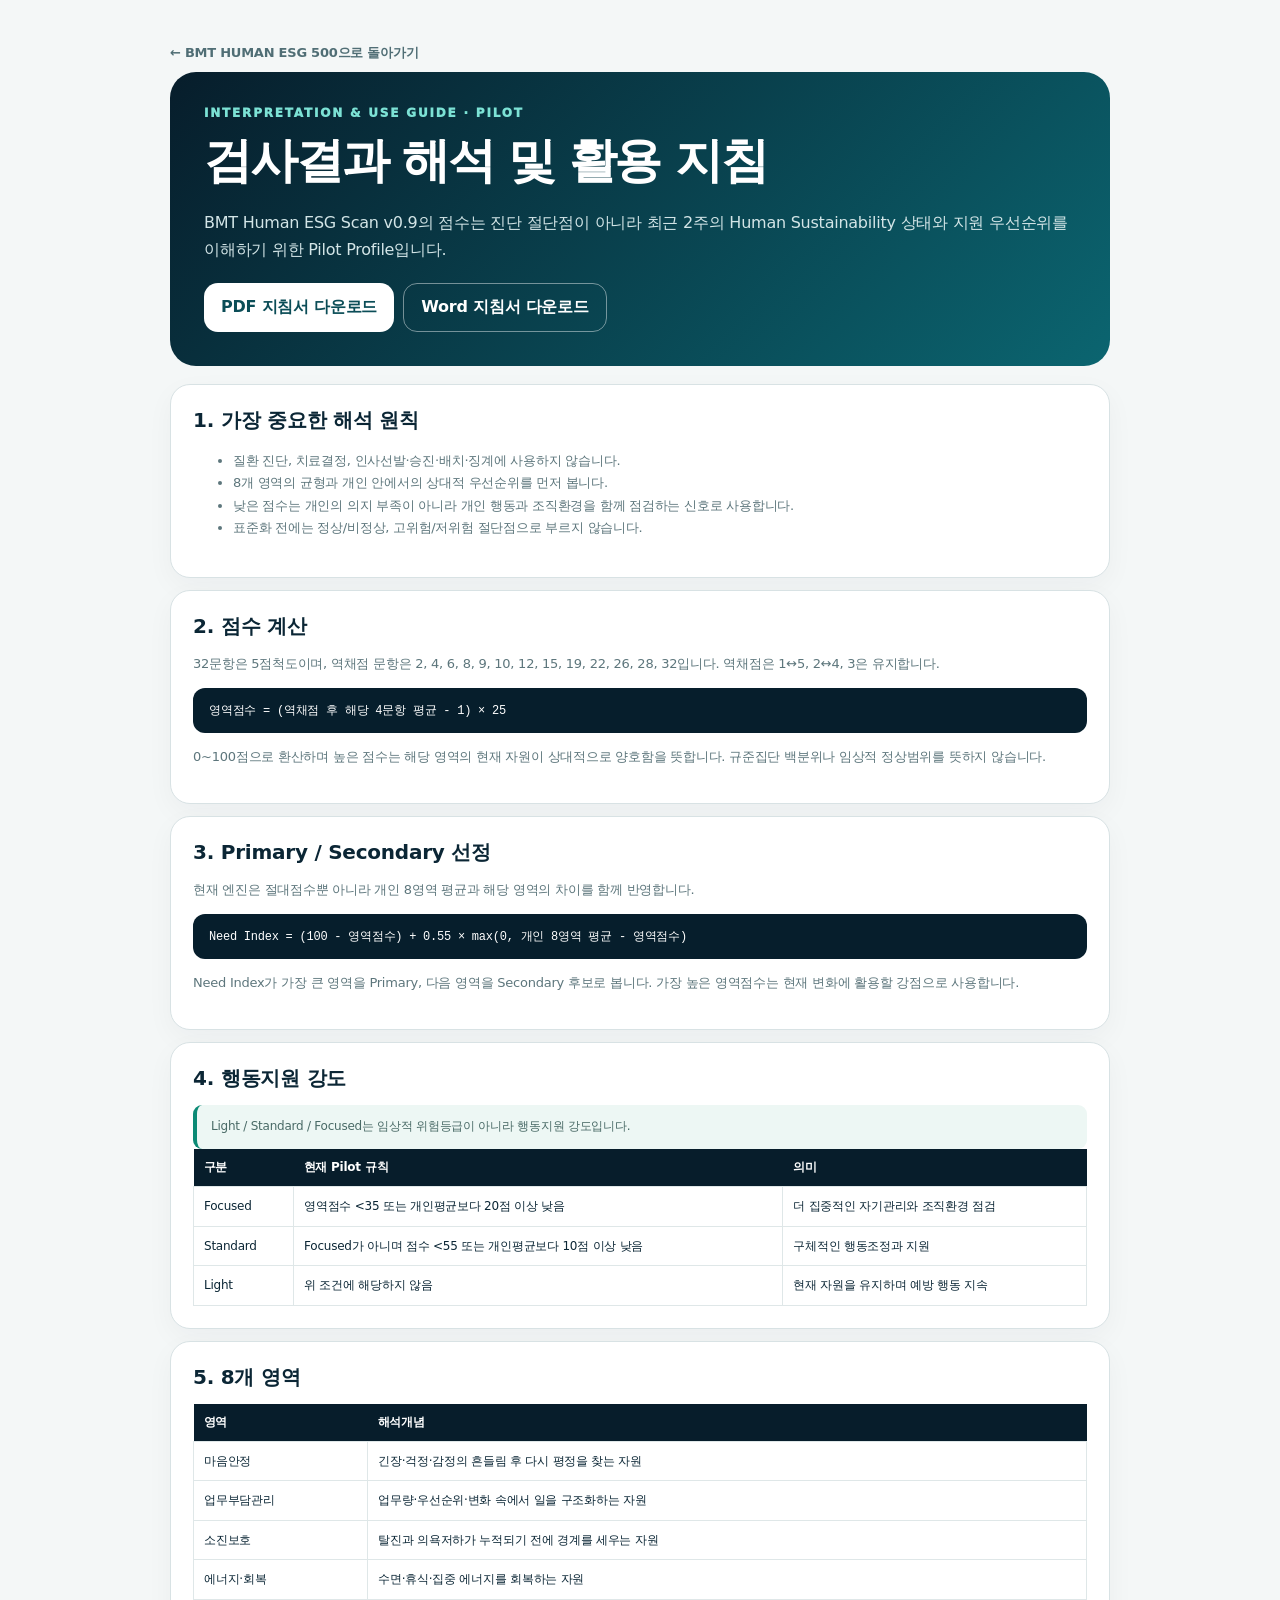
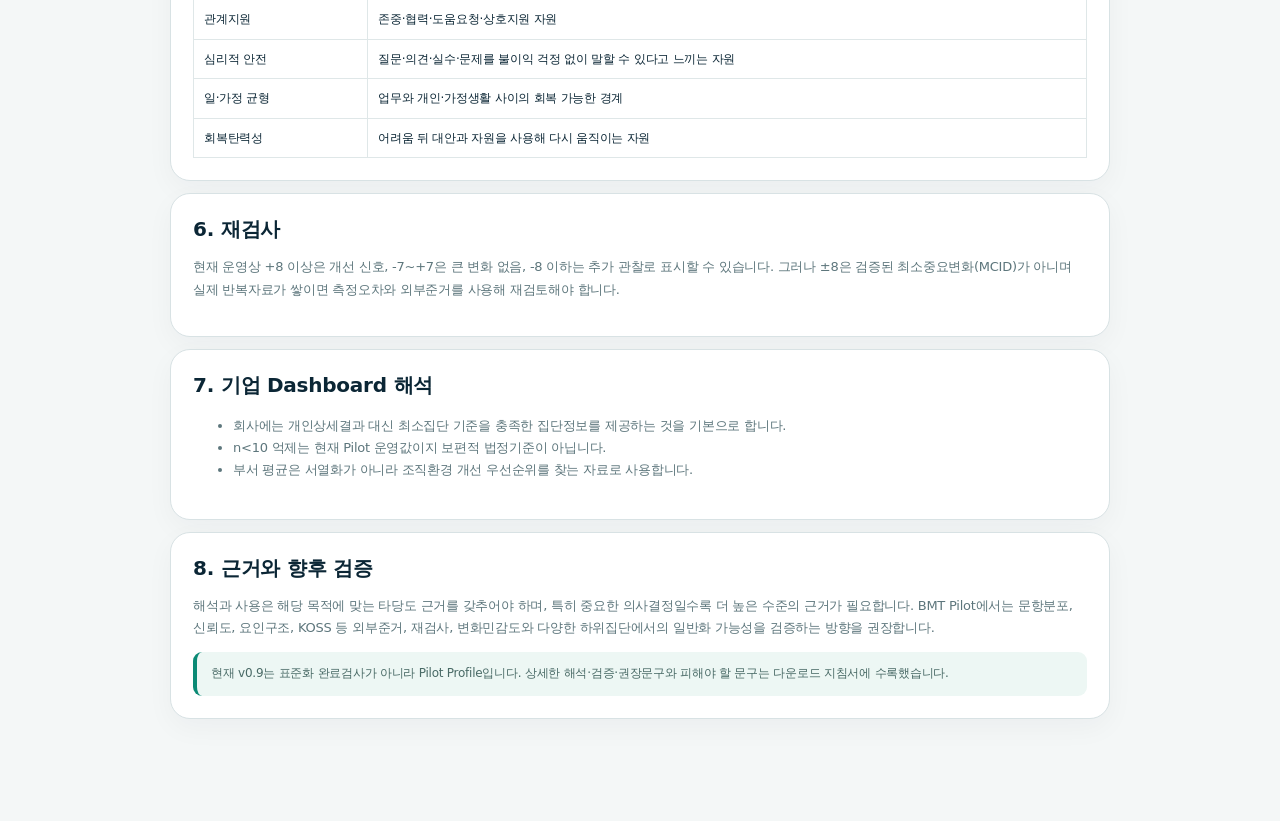
==== interpretation-guide.html @ 52ab01ad "Add downloadable interpretation guide page" ====
<!doctype html>
<html lang="ko"><head><meta charset="utf-8"><meta name="viewport" content="width=device-width,initial-scale=1,viewport-fit=cover"><meta name="theme-color" content="#071d2b"><title>BMT Human ESG | 결과 해석지침</title><link rel="stylesheet" href="style.css"><style>
.guide-shell{max-width:980px;margin:auto;padding:42px 20px 90px}.guide-hero{background:linear-gradient(135deg,#071d2b,#0b6570);color:white;border-radius:26px;padding:34px;margin-bottom:18px}.guide-hero .eyebrow{color:#7ce2d5}.guide-hero h1{font-size:clamp(30px,5vw,48px);letter-spacing:-.045em;margin:9px 0 12px}.guide-hero p{color:#d3e5e7;line-height:1.7}.guide-actions{display:flex;gap:9px;flex-wrap:wrap;margin-top:20px}.guide-card{background:white;border:1px solid #d8e2e4;border-radius:20px;padding:22px;margin:12px 0;box-shadow:0 9px 28px rgba(5,29,43,.04)}.guide-card h2{font-size:20px;margin:0 0 13px;color:#0b2635}.guide-card h3{font-size:14px;color:#0b8a75;margin:16px 0 6px}.guide-card p,.guide-card li{font-size:13px;line-height:1.7;color:#5d767c}.formula{font-family:ui-monospace,SFMono-Regular,Menlo,monospace;background:#061e2c;color:white;padding:14px 16px;border-radius:12px;font-size:12px;overflow:auto}.guide-table{width:100%;border-collapse:collapse}.guide-table th{background:#071d2b;color:white;text-align:left;font-size:12px;padding:10px}.guide-table td{border:1px solid #dfe7e8;padding:10px;font-size:12px;line-height:1.55;vertical-align:top}.guide-note{background:#edf7f4;border-left:4px solid #0b8a75;border-radius:9px;padding:12px 14px;font-size:12px;line-height:1.65;color:#496a66}.back{display:inline-flex;margin-bottom:10px;color:#506e75;font-weight:800;text-decoration:none;font-size:13px}@media(max-width:640px){.guide-shell{padding:24px 12px 90px}.guide-hero{padding:24px 20px;border-radius:21px}.guide-card{padding:17px}.guide-table{display:block;overflow-x:auto}}
</style></head><body>
<div class="guide-shell"><a class="back" href="index.html">← BMT HUMAN ESG 500으로 돌아가기</a><section class="guide-hero"><div class="eyebrow">INTERPRETATION & USE GUIDE · PILOT</div><h1>검사결과 해석 및 활용 지침</h1><p>BMT Human ESG Scan v0.9의 점수는 진단 절단점이 아니라 최근 2주의 Human Sustainability 상태와 지원 우선순위를 이해하기 위한 Pilot Profile입니다.</p><div class="guide-actions"><a class="btn primary" href="BMT_Human_ESG_Interpretation_Guide_v1.0.pdf" download>PDF 지침서 다운로드</a><a class="btn outline" href="BMT_Human_ESG_Interpretation_Guide_v1.0.docx" download>Word 지침서 다운로드</a></div></section>
<section class="guide-card"><h2>1. 가장 중요한 해석 원칙</h2><ul><li>질환 진단, 치료결정, 인사선발·승진·배치·징계에 사용하지 않습니다.</li><li>8개 영역의 균형과 개인 안에서의 상대적 우선순위를 먼저 봅니다.</li><li>낮은 점수는 개인의 의지 부족이 아니라 개인 행동과 조직환경을 함께 점검하는 신호로 사용합니다.</li><li>표준화 전에는 정상/비정상, 고위험/저위험 절단점으로 부르지 않습니다.</li></ul></section>
<section class="guide-card"><h2>2. 점수 계산</h2><p>32문항은 5점척도이며, 역채점 문항은 2, 4, 6, 8, 9, 10, 12, 15, 19, 22, 26, 28, 32입니다. 역채점은 1↔5, 2↔4, 3은 유지합니다.</p><div class="formula">영역점수 = (역채점 후 해당 4문항 평균 - 1) × 25</div><p>0~100점으로 환산하며 높은 점수는 해당 영역의 현재 자원이 상대적으로 양호함을 뜻합니다. 규준집단 백분위나 임상적 정상범위를 뜻하지 않습니다.</p></section>
<section class="guide-card"><h2>3. Primary / Secondary 선정</h2><p>현재 엔진은 절대점수뿐 아니라 개인 8영역 평균과 해당 영역의 차이를 함께 반영합니다.</p><div class="formula">Need Index = (100 - 영역점수) + 0.55 × max(0, 개인 8영역 평균 - 영역점수)</div><p>Need Index가 가장 큰 영역을 Primary, 다음 영역을 Secondary 후보로 봅니다. 가장 높은 영역점수는 현재 변화에 활용할 강점으로 사용합니다.</p></section>
<section class="guide-card"><h2>4. 행동지원 강도</h2><div class="guide-note">Light / Standard / Focused는 임상적 위험등급이 아니라 행동지원 강도입니다.</div><table class="guide-table"><thead><tr><th>구분</th><th>현재 Pilot 규칙</th><th>의미</th></tr></thead><tbody><tr><td>Focused</td><td>영역점수 &lt;35 또는 개인평균보다 20점 이상 낮음</td><td>더 집중적인 자기관리와 조직환경 점검</td></tr><tr><td>Standard</td><td>Focused가 아니며 점수 &lt;55 또는 개인평균보다 10점 이상 낮음</td><td>구체적인 행동조정과 지원</td></tr><tr><td>Light</td><td>위 조건에 해당하지 않음</td><td>현재 자원을 유지하며 예방 행동 지속</td></tr></tbody></table></section>
<section class="guide-card"><h2>5. 8개 영역</h2><table class="guide-table"><thead><tr><th>영역</th><th>해석개념</th></tr></thead><tbody><tr><td>마음안정</td><td>긴장·걱정·감정의 흔들림 후 다시 평정을 찾는 자원</td></tr><tr><td>업무부담관리</td><td>업무량·우선순위·변화 속에서 일을 구조화하는 자원</td></tr><tr><td>소진보호</td><td>탈진과 의욕저하가 누적되기 전에 경계를 세우는 자원</td></tr><tr><td>에너지·회복</td><td>수면·휴식·집중 에너지를 회복하는 자원</td></tr><tr><td>관계지원</td><td>존중·협력·도움요청·상호지원 자원</td></tr><tr><td>심리적 안전</td><td>질문·의견·실수·문제를 불이익 걱정 없이 말할 수 있다고 느끼는 자원</td></tr><tr><td>일·가정 균형</td><td>업무와 개인·가정생활 사이의 회복 가능한 경계</td></tr><tr><td>회복탄력성</td><td>어려움 뒤 대안과 자원을 사용해 다시 움직이는 자원</td></tr></tbody></table></section>
<section class="guide-card"><h2>6. 재검사</h2><p>현재 운영상 +8 이상은 개선 신호, -7~+7은 큰 변화 없음, -8 이하는 추가 관찰로 표시할 수 있습니다. 그러나 ±8은 검증된 최소중요변화(MCID)가 아니며 실제 반복자료가 쌓이면 측정오차와 외부준거를 사용해 재검토해야 합니다.</p></section>
<section class="guide-card"><h2>7. 기업 Dashboard 해석</h2><ul><li>회사에는 개인상세결과 대신 최소집단 기준을 충족한 집단정보를 제공하는 것을 기본으로 합니다.</li><li>n&lt;10 억제는 현재 Pilot 운영값이지 보편적 법정기준이 아닙니다.</li><li>부서 평균은 서열화가 아니라 조직환경 개선 우선순위를 찾는 자료로 사용합니다.</li></ul></section>
<section class="guide-card"><h2>8. 근거와 향후 검증</h2><p>해석과 사용은 해당 목적에 맞는 타당도 근거를 갖추어야 하며, 특히 중요한 의사결정일수록 더 높은 수준의 근거가 필요합니다. BMT Pilot에서는 문항분포, 신뢰도, 요인구조, KOSS 등 외부준거, 재검사, 변화민감도와 다양한 하위집단에서의 일반화 가능성을 검증하는 방향을 권장합니다.</p><div class="guide-note">현재 v0.9는 표준화 완료검사가 아니라 Pilot Profile입니다. 상세한 해석·검증·권장문구와 피해야 할 문구는 다운로드 지침서에 수록했습니다.</div></section>
</div></body></html>
---- style.css ----
:root{
  --ink:#0b2635;--ink2:#153947;--steel:#84969e;--line:#d8e2e4;--paper:#f4f7f7;
  --white:#fff;--cyan:#00a7c5;--teal:#0b8a75;--mint:#39cbb0;--navy:#061b29;
  --blue:#0b5f82;--warm:#e9a34a;--danger:#b85a5a;--good:#13775e;
  --radius:22px;--shadow:0 16px 50px rgba(5,29,43,.09);
}
*{box-sizing:border-box}
html{scroll-behavior:smooth;-webkit-text-size-adjust:100%}
body{margin:0;background:var(--paper);color:var(--ink);font-family:Inter,Pretendard,"Apple SD Gothic Neo","Noto Sans KR",system-ui,-apple-system,sans-serif;letter-spacing:-.015em}
button,input,select{font:inherit}
button{touch-action:manipulation}
a{color:inherit}
.shell{max-width:1180px;margin:auto;padding:0 22px}
.topbar{position:sticky;top:0;z-index:40;background:rgba(244,247,247,.88);backdrop-filter:blur(14px);border-bottom:1px solid rgba(216,226,228,.75)}
.topbar .shell{height:72px;display:flex;align-items:center;justify-content:space-between;gap:16px}
.brand{display:flex;align-items:center;gap:12px;min-width:0}
.brandmark{width:44px;height:44px;border-radius:13px;display:grid;place-items:center;background:linear-gradient(145deg,#0c6689,#08a38c);color:white;font-weight:950;letter-spacing:-.08em;box-shadow:0 8px 24px rgba(0,119,145,.22)}
.brandcopy{min-width:0}.brandcopy b{display:block;font-size:15px;white-space:nowrap}.brandcopy span{display:block;font-size:11px;color:#6f8389;margin-top:2px;white-space:nowrap}
.nav{display:flex;gap:6px}.nav button{border:0;background:transparent;color:#516970;padding:9px 11px;border-radius:10px;font-size:13px;font-weight:800;cursor:pointer}.nav button:hover,.nav button.active{background:white;color:var(--ink);box-shadow:0 4px 16px rgba(10,42,55,.06)}
.pilot{font-size:11px;font-weight:900;letter-spacing:.06em;text-transform:uppercase;color:#2d7467;background:#e4f3ef;padding:7px 9px;border-radius:99px}
main{min-height:calc(100vh - 72px)}
.view{display:none}.view.active{display:block}
.hero{position:relative;overflow:hidden;background:radial-gradient(circle at 76% 12%,rgba(29,220,188,.18),transparent 25%),radial-gradient(circle at 93% 70%,rgba(0,167,197,.18),transparent 25%),linear-gradient(135deg,#061b29 0%,#0a3547 56%,#0b6e6a 115%);color:white;border-radius:0 0 38px 38px;padding:72px 0 66px}
.hero:before{content:"";position:absolute;inset:0;background-image:linear-gradient(rgba(255,255,255,.055) 1px,transparent 1px),linear-gradient(90deg,rgba(255,255,255,.055) 1px,transparent 1px);background-size:48px 48px;mask-image:linear-gradient(to bottom,rgba(0,0,0,.75),transparent)}
.hero:after{content:"";position:absolute;width:420px;height:420px;border:1px solid rgba(255,255,255,.11);border-radius:50%;right:-120px;top:-145px;box-shadow:0 0 0 54px rgba(255,255,255,.025),0 0 0 108px rgba(255,255,255,.018)}
.hero-grid{position:relative;z-index:1;display:grid;grid-template-columns:minmax(0,1.1fr) minmax(330px,.9fr);gap:50px;align-items:center}
.eyebrow{font-size:12px;font-weight:950;letter-spacing:.15em;text-transform:uppercase;color:#85e9dd}
.hero h1{font-size:clamp(38px,5.8vw,70px);line-height:.98;margin:13px 0 20px;letter-spacing:-.055em;max-width:780px}
.hero h1 em{font-style:normal;color:#7ce2d5}
.hero .lead{max-width:710px;font-size:17px;line-height:1.75;color:#d6e7eb}
.hero-actions{display:flex;gap:10px;flex-wrap:wrap;margin-top:28px}
.btn{border:0;border-radius:14px;padding:13px 17px;min-height:48px;font-weight:900;cursor:pointer;transition:.18s ease;display:inline-flex;align-items:center;justify-content:center;gap:8px;text-decoration:none}
.btn:hover{transform:translateY(-1px)}
.btn.primary{background:white;color:#0b4d57}.btn.teal{background:linear-gradient(135deg,#0ba186,#008caf);color:white}.btn.dark{background:var(--navy);color:white}.btn.ghost{background:#e7eeee;color:#2e4d52}.btn.outline{background:transparent;color:white;border:1px solid rgba(255,255,255,.44)}
.machine{position:relative;min-height:390px;display:grid;place-items:center}
.machine-card{width:min(100%,420px);aspect-ratio:1/1;border-radius:50%;border:1px solid rgba(166,229,231,.3);position:relative;background:radial-gradient(circle at 45% 45%,rgba(255,255,255,.11),rgba(255,255,255,.02) 45%,transparent 64%)}
.machine-card:before,.machine-card:after{content:"";position:absolute;border-radius:50%;inset:13%;border:1px dashed rgba(124,226,213,.28)}.machine-card:after{inset:28%;border-style:solid}
.pipe{position:absolute;background:linear-gradient(90deg,#91a8b0,#e8f0f1 40%,#657b83);border:1px solid rgba(255,255,255,.35);box-shadow:0 5px 22px rgba(0,0,0,.15)}
.pipe.h{height:27px;width:62%;left:20%;top:46%;border-radius:99px}.pipe.v{width:27px;height:62%;left:46%;top:19%;border-radius:99px;background:linear-gradient(180deg,#91a8b0,#eef3f4 40%,#657b83)}
.valve{position:absolute;left:50%;top:50%;width:128px;height:128px;transform:translate(-50%,-50%);border:12px solid #c9d6da;border-radius:50%;box-shadow:inset 0 0 0 5px #71858c,0 16px 30px rgba(0,0,0,.2)}
.valve:before,.valve:after{content:"";position:absolute;left:50%;top:50%;width:126px;height:10px;background:#b7c7cc;transform:translate(-50%,-50%);border-radius:99px}.valve:after{transform:translate(-50%,-50%) rotate(90deg)}
.human-core{position:absolute;left:50%;top:50%;width:46px;height:46px;transform:translate(-50%,-50%);border-radius:50%;background:linear-gradient(135deg,#73ebd8,#00a7c5);box-shadow:0 0 0 11px rgba(48,211,184,.12),0 0 40px rgba(48,211,184,.4)}
.metric-float{position:absolute;background:rgba(5,28,39,.72);border:1px solid rgba(137,225,219,.24);backdrop-filter:blur(10px);border-radius:14px;padding:11px 13px;font-size:12px;color:#dceff0;box-shadow:0 10px 30px rgba(0,0,0,.18)}
.metric-float b{display:block;color:white;font-size:18px;margin-top:2px}.mf1{left:0;top:18%}.mf2{right:0;top:52%}.mf3{left:8%;bottom:3%}
.trustbar{display:grid;grid-template-columns:repeat(4,1fr);gap:12px;margin-top:-28px;position:relative;z-index:4}
.trust{background:white;border:1px solid var(--line);border-radius:18px;padding:18px;box-shadow:var(--shadow)}.trust b{font-size:21px;color:var(--ink)}.trust span{display:block;font-size:12px;color:#73858a;margin-top:5px;line-height:1.5}
.section{padding:72px 0}.section.compact{padding:46px 0}.section-head{display:flex;justify-content:space-between;gap:20px;align-items:flex-end;margin-bottom:26px}.section-head h2{font-size:clamp(28px,4vw,44px);letter-spacing:-.045em;margin:0}.section-head p{max-width:560px;color:#637b81;line-height:1.7;margin:0}
.cards4{display:grid;grid-template-columns:repeat(4,1fr);gap:14px}.feature{background:white;border:1px solid var(--line);border-radius:20px;padding:22px;box-shadow:0 10px 30px rgba(12,45,57,.045)}.ico{width:42px;height:42px;border-radius:13px;display:grid;place-items:center;background:linear-gradient(135deg,#e4f6f2,#edf7fa);color:#0a8276;font-weight:950}.feature h3{font-size:17px;margin:16px 0 7px}.feature p{font-size:13px;line-height:1.65;color:#6a7f84;margin:0}
.flow{display:grid;grid-template-columns:repeat(6,1fr);gap:8px}.step{position:relative;background:white;border:1px solid var(--line);border-radius:16px;padding:18px 14px;min-height:132px}.step span{display:block;font-size:11px;color:#00a0a7;font-weight:950;letter-spacing:.08em}.step b{display:block;margin-top:8px;font-size:15px}.step p{font-size:12px;line-height:1.5;color:#71858a}.step:not(:last-child):after{content:"→";position:absolute;right:-9px;top:50%;z-index:2;color:#83a1a8;font-weight:900}
.privacy{background:#061e2c;color:white;border-radius:26px;padding:31px;display:grid;grid-template-columns:1fr auto;gap:26px;align-items:center}.privacy h3{font-size:24px;margin:0 0 8px}.privacy p{margin:0;color:#c8dce0;line-height:1.65}.privacy-badge{border:1px solid rgba(120,226,209,.35);border-radius:18px;padding:16px;text-align:center;color:#8de5d8;min-width:180px}.privacy-badge b{display:block;font-size:24px;color:white}
.footer{padding:34px 0 90px;border-top:1px solid var(--line);color:#72868b;font-size:12px}.footergrid{display:flex;justify-content:space-between;gap:18px;flex-wrap:wrap}.footer b{color:#34525a}
.mobile-nav{display:none}
.assess-wrap{max-width:820px;margin:auto;padding:40px 20px 90px}
.assess-top{display:flex;justify-content:space-between;align-items:center;gap:12px;margin-bottom:18px}.assess-top h2{font-size:25px;margin:0}.assess-top span{font-size:12px;color:#6d8085}
.progress-shell{height:9px;background:#dfe8e8;border-radius:99px;overflow:hidden}.progress-bar{height:100%;background:linear-gradient(90deg,#0a7f73,#00a8c0);transition:.25s}
.question-card{margin-top:18px;background:white;border:1px solid var(--line);border-radius:24px;padding:28px;box-shadow:var(--shadow)}
.qmeta{display:flex;justify-content:space-between;align-items:center}.domain-chip{font-size:11px;font-weight:900;padding:7px 9px;border-radius:99px;background:#e8f4f1;color:#377268}.qcount{font-size:12px;color:#819096}
.qtext{font-size:23px;line-height:1.45;font-weight:900;margin:20px 0 21px;letter-spacing:-.025em}
.options{display:grid;gap:8px}.option{display:flex;align-items:center;gap:12px;border:1px solid #dfe7e8;border-radius:14px;padding:14px;min-height:54px;cursor:pointer;transition:.16s}.option:hover,.option.selected{border-color:#78bcb0;background:#f0f8f6}.radio{width:22px;height:22px;border:2px solid #a9b9bd;border-radius:50%;display:grid;place-items:center;flex:none}.selected .radio{border-color:#0a8d77}.selected .radio:after{content:"";width:11px;height:11px;border-radius:50%;background:#0a8d77}
.option b{font-size:13px;color:#48626a;min-width:20px}.option span{font-size:14px}
.qactions{display:flex;justify-content:space-between;gap:10px;margin-top:20px}.qactions .btn{min-width:120px}
.needs-grid{display:grid;grid-template-columns:1fr 1fr;gap:12px}.field label{display:block;font-size:12px;font-weight:900;color:#527078;margin-bottom:6px}.field select{width:100%;padding:13px;border:1px solid var(--line);border-radius:12px;background:white}.checkrow{display:flex;gap:10px;align-items:flex-start;padding:10px 0}.checkrow input{width:20px;height:20px;accent-color:#0b8a75;margin-top:1px}
.result-wrap{max-width:980px;margin:auto;padding:42px 20px 100px}.result-hero{background:linear-gradient(135deg,#061e2c,#0b6470);color:white;border-radius:28px;padding:30px;display:grid;grid-template-columns:1.25fr .75fr;gap:20px;box-shadow:var(--shadow)}
.result-label{font-size:11px;letter-spacing:.12em;font-weight:950;color:#7fe7d8}.result-hero h2{font-size:34px;margin:8px 0 10px}.result-hero p{color:#d1e3e6;line-height:1.7}.chips{display:flex;flex-wrap:wrap;gap:7px}.chip{background:rgba(255,255,255,.1);border:1px solid rgba(255,255,255,.15);border-radius:99px;padding:7px 9px;font-size:11px;font-weight:850}.strength-panel{background:rgba(255,255,255,.08);border:1px solid rgba(255,255,255,.12);border-radius:20px;padding:20px}.strength-panel b{font-size:18px}.strength-panel p{font-size:13px}
.result-grid{display:grid;grid-template-columns:1fr 1fr;gap:14px;margin-top:14px}.panel{background:white;border:1px solid var(--line);border-radius:20px;padding:21px;box-shadow:0 8px 28px rgba(11,38,56,.04)}.panel h3{margin:0 0 16px;font-size:17px}.score-row{display:grid;grid-template-columns:110px 1fr 40px;gap:10px;align-items:center;margin:11px 0}.score-row b{font-size:12px}.score-track{height:9px;background:#edf2f2;border-radius:99px;overflow:hidden}.score-track i{display:block;height:100%;background:linear-gradient(90deg,#0b6585,#0b927d);border-radius:99px}.score-num{text-align:right;font-size:12px;font-weight:900}.radar{width:100%;max-width:360px;display:block;margin:auto}
.plan{display:grid;gap:9px}.day{border:1px solid var(--line);border-radius:14px;padding:14px;display:grid;grid-template-columns:44px 1fr;gap:12px}.daynum{width:40px;height:40px;border-radius:12px;background:#e6f4f1;display:grid;place-items:center;color:#0a7567;font-weight:950}.day h4{margin:0 0 4px}.day p{margin:0;font-size:13px;line-height:1.55;color:#5f777d}.meta{font-size:11px;color:#87979b;margin-top:5px}.week{border-left:4px solid #0d6588;background:#f7fafb;border-radius:10px;padding:13px;margin:8px 0}.week b{display:block;margin-bottom:4px}.week span{display:block;font-size:11px;color:#7e8d91;margin-top:5px}.micro-grid{display:grid;grid-template-columns:repeat(3,1fr);gap:10px}.micro{background:#f9fbfb;border:1px solid var(--line);border-radius:14px;padding:13px}.micro b{font-size:13px}.micro p{font-size:12px;line-height:1.55;color:#6e8287}
.disclaimer{font-size:11px;color:#74868a;line-height:1.6;margin-top:12px}
.empty{padding:70px 20px;text-align:center}.empty h2{font-size:30px}.empty p{color:#6b8086}
@media(max-width:920px){.hero-grid{grid-template-columns:1fr;gap:22px}.machine{min-height:320px}.machine-card{width:320px}.trustbar{grid-template-columns:1fr 1fr}.cards4{grid-template-columns:1fr 1fr}.flow{grid-template-columns:repeat(3,1fr)}.step:nth-child(3):after{display:none}.result-hero,.result-grid{grid-template-columns:1fr}.privacy{grid-template-columns:1fr}.privacy-badge{width:max-content}}
@media(max-width:640px){.shell{padding:0 14px}.topbar .shell{height:62px}.brandmark{width:38px;height:38px}.brandcopy span{display:none}.pilot{display:none}.nav{display:none}.hero{padding:48px 0 48px;border-radius:0 0 28px 28px}.hero h1{font-size:41px}.hero .lead{font-size:15px}.machine{min-height:265px}.machine-card{width:260px}.metric-float{font-size:10px;padding:8px 9px}.metric-float b{font-size:15px}.mf1{left:-4px}.mf2{right:-3px}.mf3{left:2px}.trustbar{grid-template-columns:1fr 1fr;margin-top:-22px}.trust{padding:15px}.trust b{font-size:18px}.section{padding:52px 0}.section-head{display:block}.section-head p{margin-top:10px}.cards4{grid-template-columns:1fr}.flow{grid-template-columns:1fr 1fr}.step:after{display:none}.privacy{padding:22px}.qtext{font-size:20px}.question-card{padding:19px;border-radius:20px}.assess-wrap{padding:25px 12px 95px}.qactions .btn{min-width:0;flex:1}.needs-grid{grid-template-columns:1fr}.result-wrap{padding:25px 12px 95px}.result-hero{padding:22px;border-radius:22px}.result-hero h2{font-size:28px}.panel{padding:17px}.score-row{grid-template-columns:88px 1fr 34px}.micro-grid{grid-template-columns:1fr}.mobile-nav{display:grid;grid-template-columns:repeat(4,1fr);position:fixed;left:10px;right:10px;bottom:max(10px,env(safe-area-inset-bottom));z-index:50;background:rgba(6,29,43,.95);border:1px solid rgba(255,255,255,.08);border-radius:18px;padding:6px;box-shadow:0 14px 38px rgba(0,0,0,.3);backdrop-filter:blur(13px)}.mobile-nav button{border:0;background:transparent;color:#b9cbd0;border-radius:12px;padding:10px 3px;min-height:46px;font-size:10px;font-weight:850}.mobile-nav button.active{background:#0b7b72;color:white}}
@media(max-width:390px){.hero h1{font-size:36px}.trustbar{grid-template-columns:1fr}.flow{grid-template-columns:1fr}.machine{min-height:245px}.machine-card{width:235px}.qtext{font-size:18px}.option{padding:12px}.topbar .shell{padding:0 10px}}
@media(prefers-reduced-motion:reduce){*{scroll-behavior:auto!important;transition:none!important}}
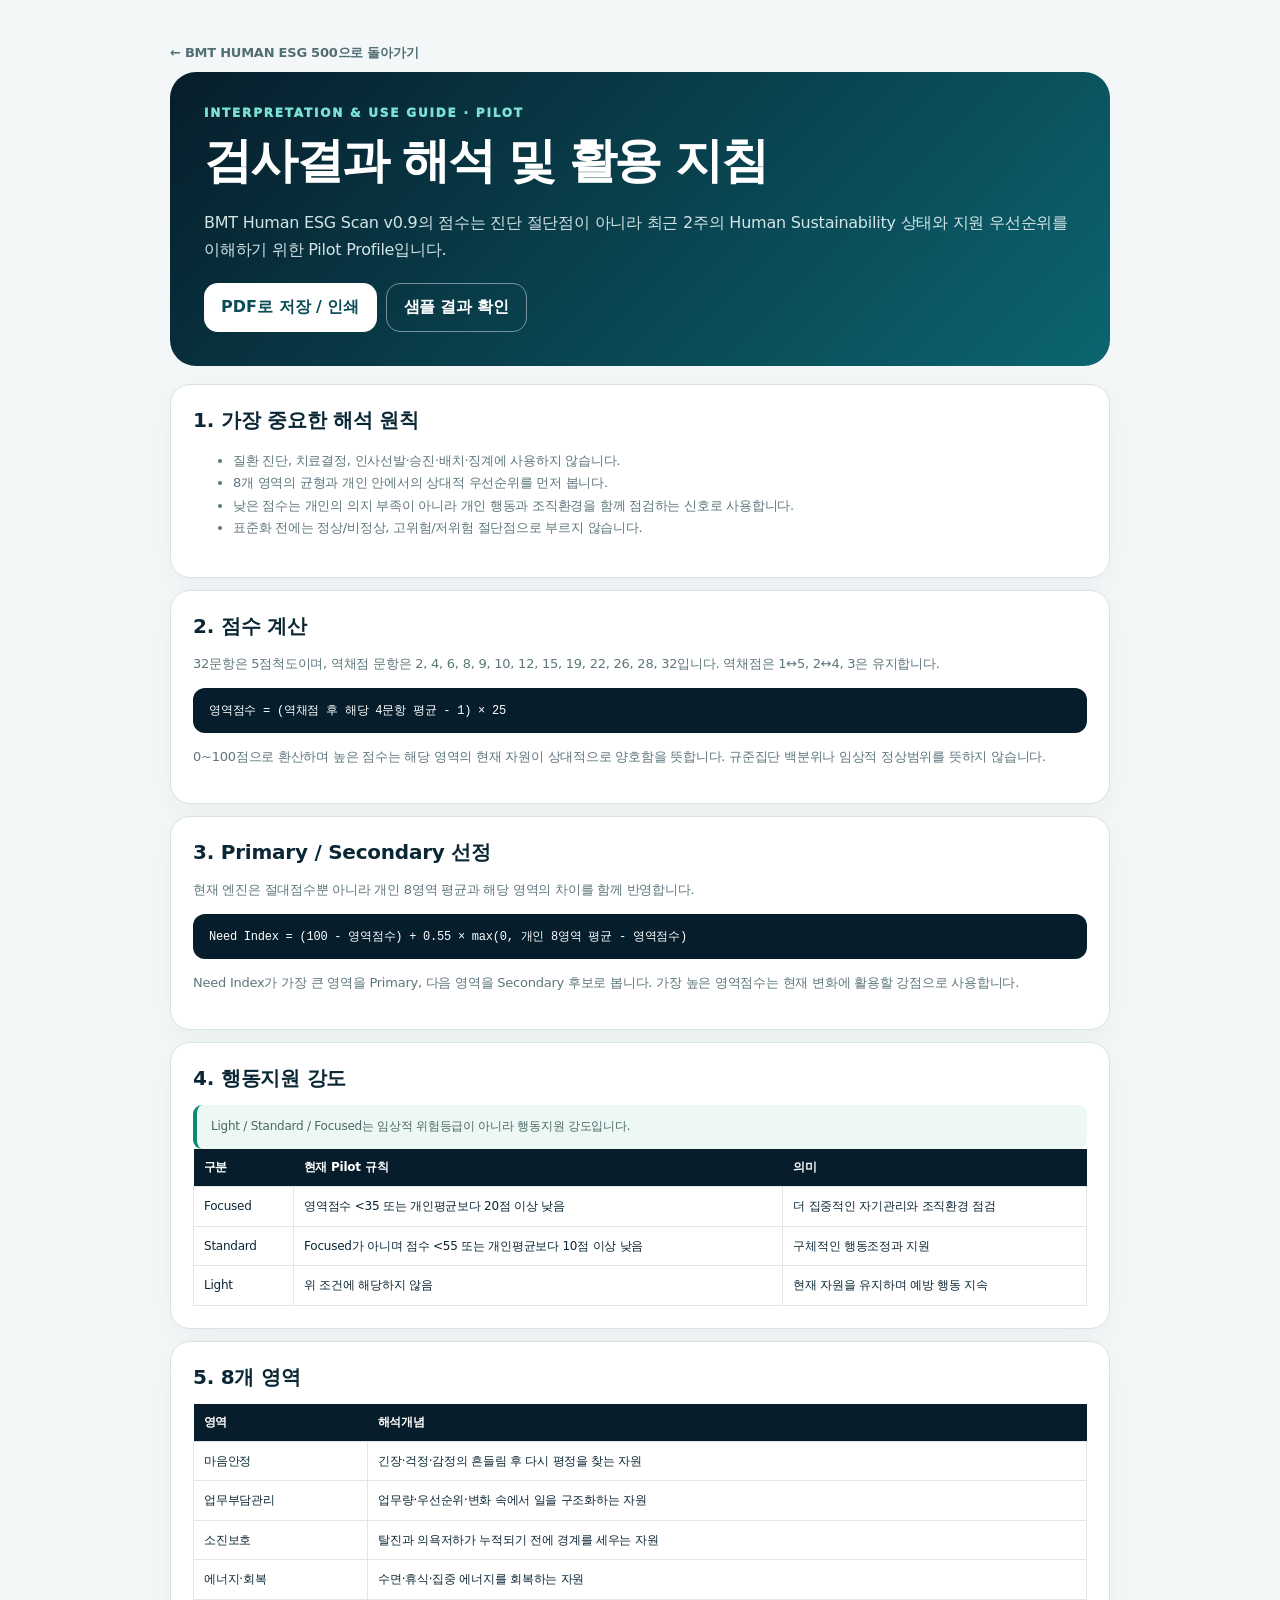
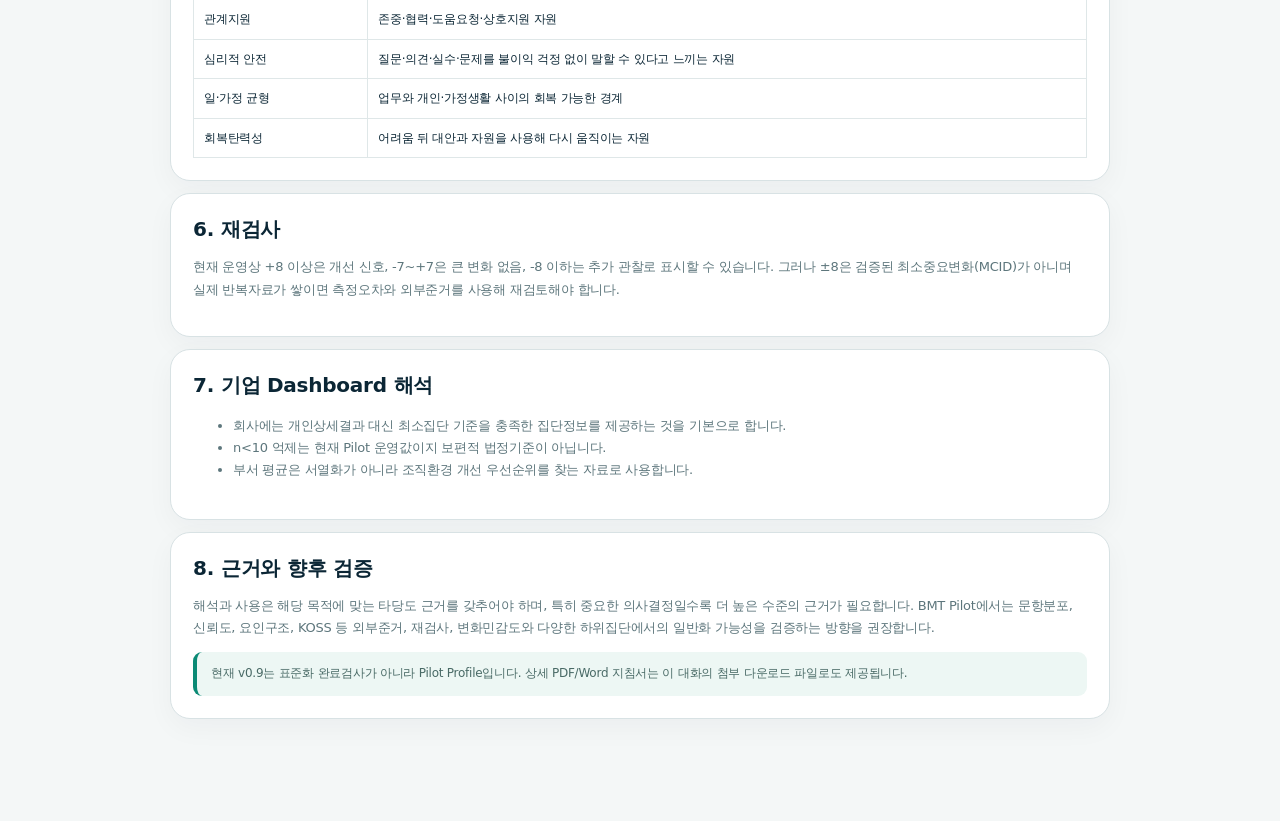
==== commit 4eab3556: "Make interpretation guide printable to PDF on desktop and mobile" ====
--- a/interpretation-guide.html
+++ b/interpretation-guide.html
@@ -1,8 +1,8 @@
 <!doctype html>
 <html lang="ko"><head><meta charset="utf-8"><meta name="viewport" content="width=device-width,initial-scale=1,viewport-fit=cover"><meta name="theme-color" content="#071d2b"><title>BMT Human ESG | 결과 해석지침</title><link rel="stylesheet" href="style.css"><style>
-.guide-shell{max-width:980px;margin:auto;padding:42px 20px 90px}.guide-hero{background:linear-gradient(135deg,#071d2b,#0b6570);color:white;border-radius:26px;padding:34px;margin-bottom:18px}.guide-hero .eyebrow{color:#7ce2d5}.guide-hero h1{font-size:clamp(30px,5vw,48px);letter-spacing:-.045em;margin:9px 0 12px}.guide-hero p{color:#d3e5e7;line-height:1.7}.guide-actions{display:flex;gap:9px;flex-wrap:wrap;margin-top:20px}.guide-card{background:white;border:1px solid #d8e2e4;border-radius:20px;padding:22px;margin:12px 0;box-shadow:0 9px 28px rgba(5,29,43,.04)}.guide-card h2{font-size:20px;margin:0 0 13px;color:#0b2635}.guide-card h3{font-size:14px;color:#0b8a75;margin:16px 0 6px}.guide-card p,.guide-card li{font-size:13px;line-height:1.7;color:#5d767c}.formula{font-family:ui-monospace,SFMono-Regular,Menlo,monospace;background:#061e2c;color:white;padding:14px 16px;border-radius:12px;font-size:12px;overflow:auto}.guide-table{width:100%;border-collapse:collapse}.guide-table th{background:#071d2b;color:white;text-align:left;font-size:12px;padding:10px}.guide-table td{border:1px solid #dfe7e8;padding:10px;font-size:12px;line-height:1.55;vertical-align:top}.guide-note{background:#edf7f4;border-left:4px solid #0b8a75;border-radius:9px;padding:12px 14px;font-size:12px;line-height:1.65;color:#496a66}.back{display:inline-flex;margin-bottom:10px;color:#506e75;font-weight:800;text-decoration:none;font-size:13px}@media(max-width:640px){.guide-shell{padding:24px 12px 90px}.guide-hero{padding:24px 20px;border-radius:21px}.guide-card{padding:17px}.guide-table{display:block;overflow-x:auto}}
+.guide-shell{max-width:980px;margin:auto;padding:42px 20px 90px}.guide-hero{background:linear-gradient(135deg,#071d2b,#0b6570);color:white;border-radius:26px;padding:34px;margin-bottom:18px}.guide-hero .eyebrow{color:#7ce2d5}.guide-hero h1{font-size:clamp(30px,5vw,48px);letter-spacing:-.045em;margin:9px 0 12px}.guide-hero p{color:#d3e5e7;line-height:1.7}.guide-actions{display:flex;gap:9px;flex-wrap:wrap;margin-top:20px}.guide-card{background:white;border:1px solid #d8e2e4;border-radius:20px;padding:22px;margin:12px 0;box-shadow:0 9px 28px rgba(5,29,43,.04)}.guide-card h2{font-size:20px;margin:0 0 13px;color:#0b2635}.guide-card h3{font-size:14px;color:#0b8a75;margin:16px 0 6px}.guide-card p,.guide-card li{font-size:13px;line-height:1.7;color:#5d767c}.formula{font-family:ui-monospace,SFMono-Regular,Menlo,monospace;background:#061e2c;color:white;padding:14px 16px;border-radius:12px;font-size:12px;overflow:auto}.guide-table{width:100%;border-collapse:collapse}.guide-table th{background:#071d2b;color:white;text-align:left;font-size:12px;padding:10px}.guide-table td{border:1px solid #dfe7e8;padding:10px;font-size:12px;line-height:1.55;vertical-align:top}.guide-note{background:#edf7f4;border-left:4px solid #0b8a75;border-radius:9px;padding:12px 14px;font-size:12px;line-height:1.65;color:#496a66}.back{display:inline-flex;margin-bottom:10px;color:#506e75;font-weight:800;text-decoration:none;font-size:13px}@media(max-width:640px){.guide-shell{padding:24px 12px 90px}.guide-hero{padding:24px 20px;border-radius:21px}.guide-card{padding:17px}.guide-table{display:block;overflow-x:auto}}@media print{.back,.guide-actions{display:none!important}.guide-shell{padding:0}.guide-hero{border-radius:0}.guide-card{box-shadow:none;break-inside:avoid}}
 </style></head><body>
-<div class="guide-shell"><a class="back" href="index.html">← BMT HUMAN ESG 500으로 돌아가기</a><section class="guide-hero"><div class="eyebrow">INTERPRETATION & USE GUIDE · PILOT</div><h1>검사결과 해석 및 활용 지침</h1><p>BMT Human ESG Scan v0.9의 점수는 진단 절단점이 아니라 최근 2주의 Human Sustainability 상태와 지원 우선순위를 이해하기 위한 Pilot Profile입니다.</p><div class="guide-actions"><a class="btn primary" href="BMT_Human_ESG_Interpretation_Guide_v1.0.pdf" download>PDF 지침서 다운로드</a><a class="btn outline" href="BMT_Human_ESG_Interpretation_Guide_v1.0.docx" download>Word 지침서 다운로드</a></div></section>
+<div class="guide-shell"><a class="back" href="index.html">← BMT HUMAN ESG 500으로 돌아가기</a><section class="guide-hero"><div class="eyebrow">INTERPRETATION & USE GUIDE · PILOT</div><h1>검사결과 해석 및 활용 지침</h1><p>BMT Human ESG Scan v0.9의 점수는 진단 절단점이 아니라 최근 2주의 Human Sustainability 상태와 지원 우선순위를 이해하기 위한 Pilot Profile입니다.</p><div class="guide-actions"><button class="btn primary" onclick="window.print()">PDF로 저장 / 인쇄</button><a class="btn outline" href="index.html?demo=1">샘플 결과 확인</a></div></section>
 <section class="guide-card"><h2>1. 가장 중요한 해석 원칙</h2><ul><li>질환 진단, 치료결정, 인사선발·승진·배치·징계에 사용하지 않습니다.</li><li>8개 영역의 균형과 개인 안에서의 상대적 우선순위를 먼저 봅니다.</li><li>낮은 점수는 개인의 의지 부족이 아니라 개인 행동과 조직환경을 함께 점검하는 신호로 사용합니다.</li><li>표준화 전에는 정상/비정상, 고위험/저위험 절단점으로 부르지 않습니다.</li></ul></section>
 <section class="guide-card"><h2>2. 점수 계산</h2><p>32문항은 5점척도이며, 역채점 문항은 2, 4, 6, 8, 9, 10, 12, 15, 19, 22, 26, 28, 32입니다. 역채점은 1↔5, 2↔4, 3은 유지합니다.</p><div class="formula">영역점수 = (역채점 후 해당 4문항 평균 - 1) × 25</div><p>0~100점으로 환산하며 높은 점수는 해당 영역의 현재 자원이 상대적으로 양호함을 뜻합니다. 규준집단 백분위나 임상적 정상범위를 뜻하지 않습니다.</p></section>
 <section class="guide-card"><h2>3. Primary / Secondary 선정</h2><p>현재 엔진은 절대점수뿐 아니라 개인 8영역 평균과 해당 영역의 차이를 함께 반영합니다.</p><div class="formula">Need Index = (100 - 영역점수) + 0.55 × max(0, 개인 8영역 평균 - 영역점수)</div><p>Need Index가 가장 큰 영역을 Primary, 다음 영역을 Secondary 후보로 봅니다. 가장 높은 영역점수는 현재 변화에 활용할 강점으로 사용합니다.</p></section>
@@ -10,5 +10,5 @@
 <section class="guide-card"><h2>5. 8개 영역</h2><table class="guide-table"><thead><tr><th>영역</th><th>해석개념</th></tr></thead><tbody><tr><td>마음안정</td><td>긴장·걱정·감정의 흔들림 후 다시 평정을 찾는 자원</td></tr><tr><td>업무부담관리</td><td>업무량·우선순위·변화 속에서 일을 구조화하는 자원</td></tr><tr><td>소진보호</td><td>탈진과 의욕저하가 누적되기 전에 경계를 세우는 자원</td></tr><tr><td>에너지·회복</td><td>수면·휴식·집중 에너지를 회복하는 자원</td></tr><tr><td>관계지원</td><td>존중·협력·도움요청·상호지원 자원</td></tr><tr><td>심리적 안전</td><td>질문·의견·실수·문제를 불이익 걱정 없이 말할 수 있다고 느끼는 자원</td></tr><tr><td>일·가정 균형</td><td>업무와 개인·가정생활 사이의 회복 가능한 경계</td></tr><tr><td>회복탄력성</td><td>어려움 뒤 대안과 자원을 사용해 다시 움직이는 자원</td></tr></tbody></table></section>
 <section class="guide-card"><h2>6. 재검사</h2><p>현재 운영상 +8 이상은 개선 신호, -7~+7은 큰 변화 없음, -8 이하는 추가 관찰로 표시할 수 있습니다. 그러나 ±8은 검증된 최소중요변화(MCID)가 아니며 실제 반복자료가 쌓이면 측정오차와 외부준거를 사용해 재검토해야 합니다.</p></section>
 <section class="guide-card"><h2>7. 기업 Dashboard 해석</h2><ul><li>회사에는 개인상세결과 대신 최소집단 기준을 충족한 집단정보를 제공하는 것을 기본으로 합니다.</li><li>n&lt;10 억제는 현재 Pilot 운영값이지 보편적 법정기준이 아닙니다.</li><li>부서 평균은 서열화가 아니라 조직환경 개선 우선순위를 찾는 자료로 사용합니다.</li></ul></section>
-<section class="guide-card"><h2>8. 근거와 향후 검증</h2><p>해석과 사용은 해당 목적에 맞는 타당도 근거를 갖추어야 하며, 특히 중요한 의사결정일수록 더 높은 수준의 근거가 필요합니다. BMT Pilot에서는 문항분포, 신뢰도, 요인구조, KOSS 등 외부준거, 재검사, 변화민감도와 다양한 하위집단에서의 일반화 가능성을 검증하는 방향을 권장합니다.</p><div class="guide-note">현재 v0.9는 표준화 완료검사가 아니라 Pilot Profile입니다. 상세한 해석·검증·권장문구와 피해야 할 문구는 다운로드 지침서에 수록했습니다.</div></section>
+<section class="guide-card"><h2>8. 근거와 향후 검증</h2><p>해석과 사용은 해당 목적에 맞는 타당도 근거를 갖추어야 하며, 특히 중요한 의사결정일수록 더 높은 수준의 근거가 필요합니다. BMT Pilot에서는 문항분포, 신뢰도, 요인구조, KOSS 등 외부준거, 재검사, 변화민감도와 다양한 하위집단에서의 일반화 가능성을 검증하는 방향을 권장합니다.</p><div class="guide-note">현재 v0.9는 표준화 완료검사가 아니라 Pilot Profile입니다. 상세 PDF/Word 지침서는 이 대화의 첨부 다운로드 파일로도 제공됩니다.</div></section>
 </div></body></html>
